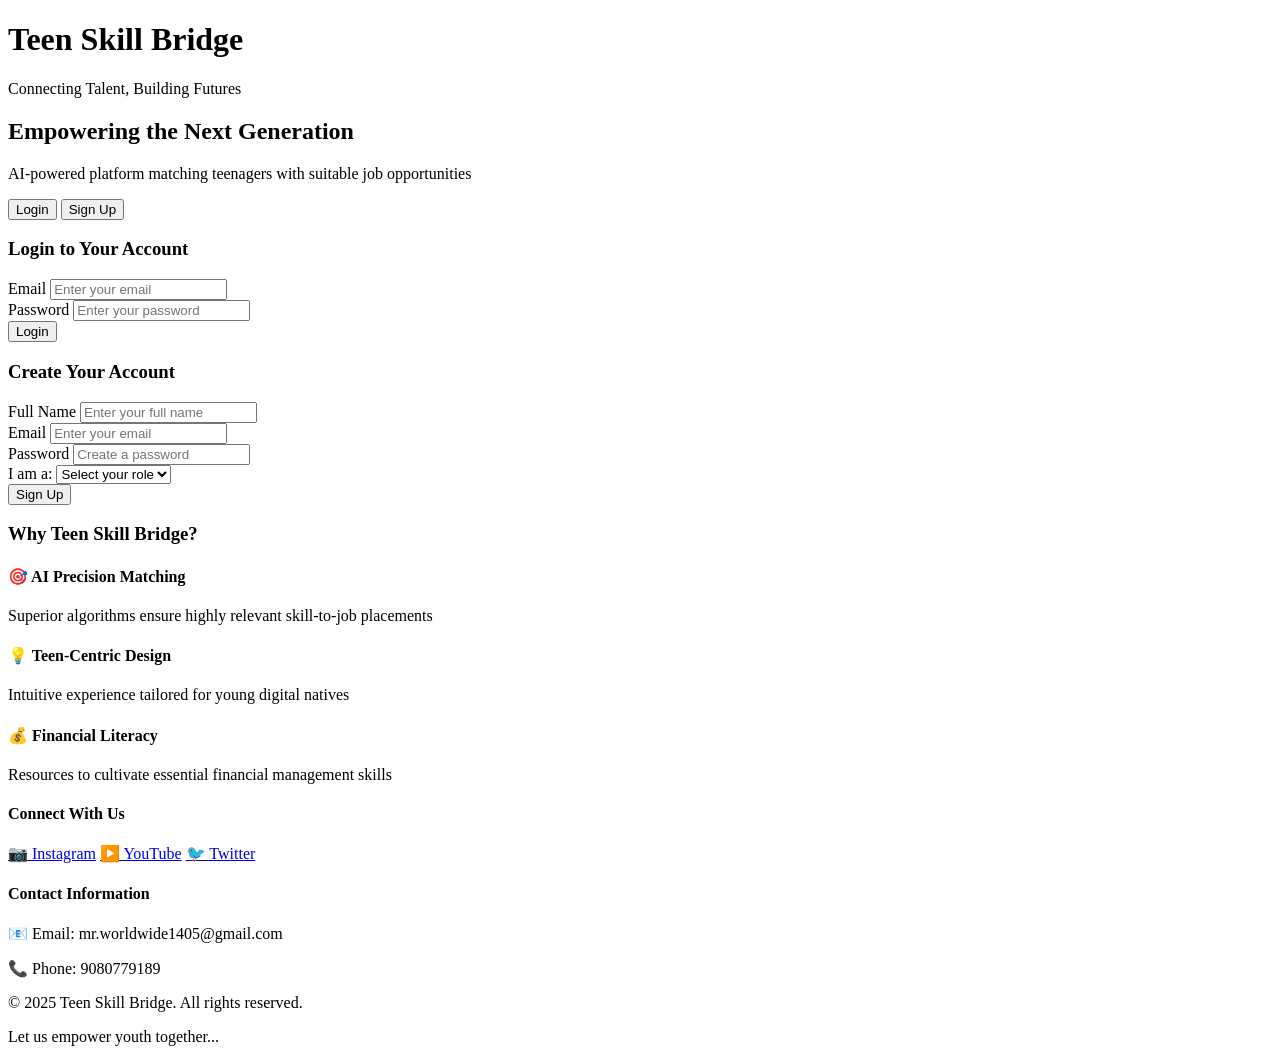
==== index.html @ 474df19f "Update and rename index.html.txt to index.html" ====
<!DOCTYPE html>
<html lang="en">
<head>
    <meta charset="UTF-8">
    <meta name="viewport" content="width=device-width, initial-scale=1.0">
    <title>Teen Skill Bridge - Connecting Talent, Building Futures</title>
    <link rel="stylesheet" href="styles.css">
</head>
<body>
    <div class="landing-container">
        <header class="header">
            <h1>Teen Skill Bridge</h1>
            <p class="tagline">Connecting Talent, Building Futures</p>
        </header>

        <main class="main-content">
            <div class="hero-section">
                <h2>Empowering the Next Generation</h2>
                <p>AI-powered platform matching teenagers with suitable job opportunities</p>
            </div>

            <div class="auth-container">
                <div class="auth-tabs">
                    <button class="tab-btn active" onclick="showTab('login')">Login</button>
                    <button class="tab-btn" onclick="showTab('signup')">Sign Up</button>
                </div>

                <!-- Login Form -->
                <div id="login-form" class="auth-form active">
                    <h3>Login to Your Account</h3>
                    <form onsubmit="handleLogin(event)">
                        <div class="form-group">
                            <label>Email</label>
                            <input type="email" id="login-email" required placeholder="Enter your email">
                        </div>
                        <div class="form-group">
                            <label>Password</label>
                            <input type="password" id="login-password" required placeholder="Enter your password">
                        </div>
                        <button type="submit" class="btn-primary">Login</button>
                    </form>
                </div>

                <!-- Signup Form -->
                <div id="signup-form" class="auth-form">
                    <h3>Create Your Account</h3>
                    <form onsubmit="handleSignup(event)">
                        <div class="form-group">
                            <label>Full Name</label>
                            <input type="text" id="signup-name" required placeholder="Enter your full name">
                        </div>
                        <div class="form-group">
                            <label>Email</label>
                            <input type="email" id="signup-email" required placeholder="Enter your email">
                        </div>
                        <div class="form-group">
                            <label>Password</label>
                            <input type="password" id="signup-password" required placeholder="Create a password">
                        </div>
                        <div class="form-group">
                            <label>I am a:</label>
                            <select id="signup-role" required>
                                <option value="">Select your role</option>
                                <option value="student">Student</option>
                                <option value="job-provider">Job Provider</option>
                            </select>
                        </div>
                        <button type="submit" class="btn-primary">Sign Up</button>
                    </form>
                </div>
            </div>

            <div class="features-section">
                <h3>Why Teen Skill Bridge?</h3>
                <div class="features-grid">
                    <div class="feature-card">
                        <h4>🎯 AI Precision Matching</h4>
                        <p>Superior algorithms ensure highly relevant skill-to-job placements</p>
                    </div>
                    <div class="feature-card">
                        <h4>💡 Teen-Centric Design</h4>
                        <p>Intuitive experience tailored for young digital natives</p>
                    </div>
                    <div class="feature-card">
                        <h4>💰 Financial Literacy</h4>
                        <p>Resources to cultivate essential financial management skills</p>
                    </div>
                </div>
            </div>
        </main>

        <footer class="footer">
            <div class="footer-content">
                <div class="footer-section">
                    <h4>Connect With Us</h4>
                    <div class="social-links">
                        <a href="https://instagram.com" target="_blank">📷 Instagram</a>
                        <a href="https://youtube.com" target="_blank">▶️ YouTube</a>
                        <a href="https://twitter.com" target="_blank">🐦 Twitter</a>
                    </div>
                </div>
                <div class="footer-section">
                    <h4>Contact Information</h4>
                    <p>📧 Email: mr.worldwide1405@gmail.com</p>
                    <p>📞 Phone: 9080779189</p>
                </div>
            </div>
            <div class="copyright">
                <p>&copy; 2025 Teen Skill Bridge. All rights reserved.</p>
                <p>Let us empower youth together...</p>
            </div>
        </footer>
    </div>

    <script src="script.js"></script>
</body>
</html>
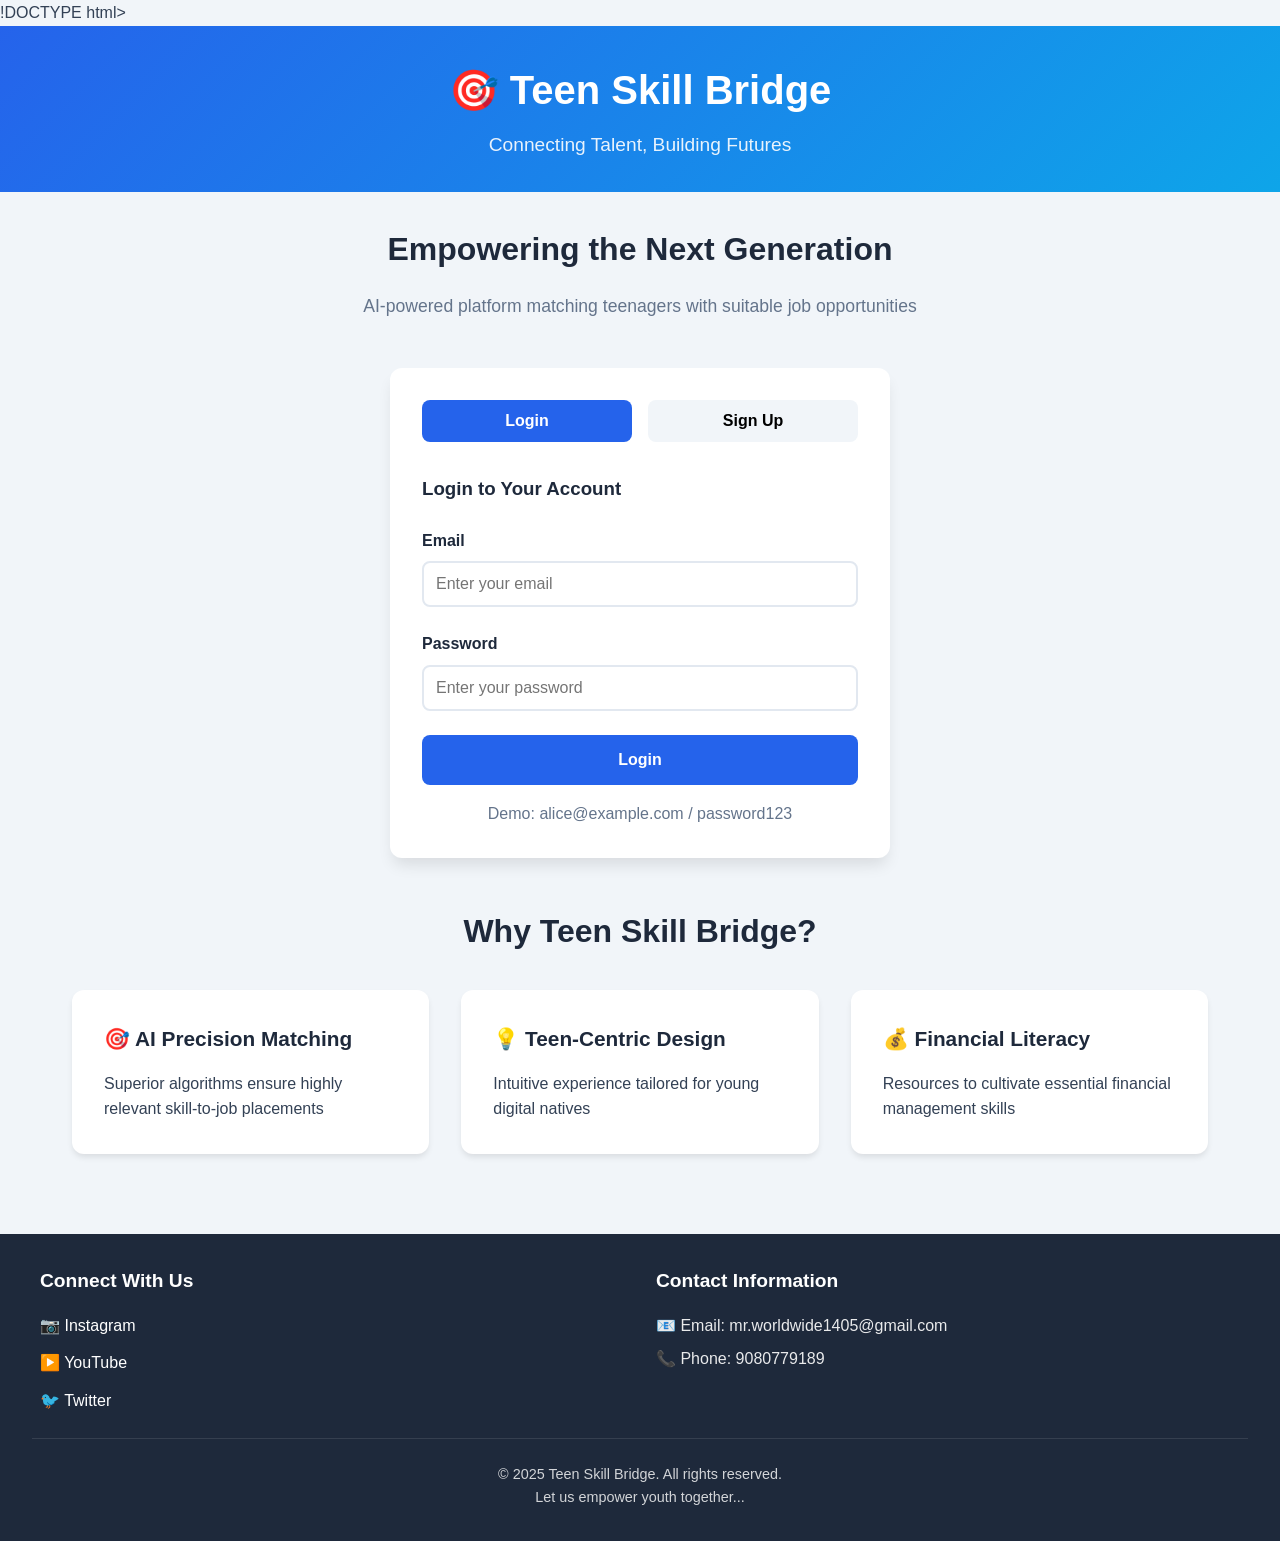
==== commit 2e749e8c: "Update index.html Debugged Code" ====
--- a/index.html
+++ b/index.html
@@ -1,4 +1,4 @@
-<!DOCTYPE html>
+!DOCTYPE html>
 <html lang="en">
 <head>
     <meta charset="UTF-8">
@@ -9,7 +9,7 @@
 <body>
     <div class="landing-container">
         <header class="header">
-            <h1>Teen Skill Bridge</h1>
+            <h1>🎯 Teen Skill Bridge</h1>
             <p class="tagline">Connecting Talent, Building Futures</p>
         </header>
 
@@ -28,6 +28,7 @@
                 <!-- Login Form -->
                 <div id="login-form" class="auth-form active">
                     <h3>Login to Your Account</h3>
+                    <div id="login-message" class="message"></div>
                     <form onsubmit="handleLogin(event)">
                         <div class="form-group">
                             <label>Email</label>
@@ -39,11 +40,15 @@
                         </div>
                         <button type="submit" class="btn-primary">Login</button>
                     </form>
+                    <p style="text-align: center; margin-top: 1rem; color: var(--text-secondary);">
+                        Demo: alice@example.com / password123
+                    </p>
                 </div>
 
                 <!-- Signup Form -->
                 <div id="signup-form" class="auth-form">
                     <h3>Create Your Account</h3>
+                    <div id="signup-message" class="message"></div>
                     <form onsubmit="handleSignup(event)">
                         <div class="form-group">
                             <label>Full Name</label>
@@ -55,7 +60,7 @@
                         </div>
                         <div class="form-group">
                             <label>Password</label>
-                            <input type="password" id="signup-password" required placeholder="Create a password">
+                            <input type="password" id="signup-password" required placeholder="Create a password (min 6 chars)">
                         </div>
                         <div class="form-group">
                             <label>I am a:</label>
@@ -115,3 +120,4 @@
     <script src="script.js"></script>
 </body>
 </html>
+
--- a/styles.css
+++ b/styles.css
@@ -0,0 +1,761 @@
+/* Global Styles */
+* {
+    margin: 0;
+    padding: 0;
+    box-sizing: border-box;
+}
+
+:root {
+    --primary-color: #2563eb;
+    --secondary-color: #0ea5e9;
+    --success-color: #10b981;
+    --danger-color: #ef4444;
+    --dark-color: #1e293b;
+    --light-color: #f1f5f9;
+    --white: #ffffff;
+    --text-primary: #334155;
+    --text-secondary: #64748b;
+    --border-color: #e2e8f0;
+    --shadow: 0 4px 6px -1px rgba(0, 0, 0, 0.1);
+    --shadow-lg: 0 10px 15px -3px rgba(0, 0, 0, 0.1);
+}
+
+body {
+    font-family: 'Segoe UI', Tahoma, Geneva, Verdana, sans-serif;
+    color: var(--text-primary);
+    line-height: 1.6;
+    background-color: var(--light-color);
+}
+
+/* Landing Page Styles */
+.landing-container {
+    min-height: 100vh;
+    display: flex;
+    flex-direction: column;
+}
+
+.header {
+    background: linear-gradient(135deg, var(--primary-color), var(--secondary-color));
+    color: var(--white);
+    padding: 2rem;
+    text-align: center;
+}
+
+.header h1 {
+    font-size: 2.5rem;
+    margin-bottom: 0.5rem;
+}
+
+.tagline {
+    font-size: 1.2rem;
+    opacity: 0.9;
+}
+
+.main-content {
+    flex: 1;
+    max-width: 1200px;
+    margin: 0 auto;
+    padding: 2rem;
+    width: 100%;
+}
+
+.hero-section {
+    text-align: center;
+    margin-bottom: 3rem;
+}
+
+.hero-section h2 {
+    font-size: 2rem;
+    color: var(--dark-color);
+    margin-bottom: 1rem;
+}
+
+.hero-section p {
+    font-size: 1.1rem;
+    color: var(--text-secondary);
+}
+
+/* Auth Container */
+.auth-container {
+    background: var(--white);
+    border-radius: 12px;
+    box-shadow: var(--shadow-lg);
+    padding: 2rem;
+    max-width: 500px;
+    margin: 0 auto 3rem;
+}
+
+.auth-tabs {
+    display: flex;
+    gap: 1rem;
+    margin-bottom: 2rem;
+}
+
+.tab-btn {
+    flex: 1;
+    padding: 0.75rem;
+    background: var(--light-color);
+    border: none;
+    border-radius: 8px;
+    cursor: pointer;
+    font-size: 1rem;
+    font-weight: 600;
+    transition: all 0.3s;
+}
+
+.tab-btn.active {
+    background: var(--primary-color);
+    color: var(--white);
+}
+
+.auth-form {
+    display: none;
+}
+
+.auth-form.active {
+    display: block;
+}
+
+.auth-form h3 {
+    margin-bottom: 1.5rem;
+    color: var(--dark-color);
+}
+
+.form-group {
+    margin-bottom: 1.5rem;
+}
+
+.form-group label {
+    display: block;
+    margin-bottom: 0.5rem;
+    font-weight: 600;
+    color: var(--dark-color);
+}
+
+.form-group input,
+.form-group select,
+.form-group textarea {
+    width: 100%;
+    padding: 0.75rem;
+    border: 2px solid var(--border-color);
+    border-radius: 8px;
+    font-size: 1rem;
+    transition: border-color 0.3s;
+}
+
+.form-group input:focus,
+.form-group select:focus,
+.form-group textarea:focus {
+    outline: none;
+    border-color: var(--primary-color);
+}
+
+.btn-primary {
+    width: 100%;
+    padding: 1rem;
+    background: var(--primary-color);
+    color: var(--white);
+    border: none;
+    border-radius: 8px;
+    font-size: 1rem;
+    font-weight: 600;
+    cursor: pointer;
+    transition: background 0.3s;
+}
+
+.btn-primary:hover {
+    background: #1d4ed8;
+}
+
+.btn-secondary {
+    padding: 0.5rem 1rem;
+    background: var(--light-color);
+    color: var(--primary-color);
+    border: 2px solid var(--primary-color);
+    border-radius: 8px;
+    font-size: 0.9rem;
+    font-weight: 600;
+    cursor: pointer;
+    transition: all 0.3s;
+}
+
+.btn-secondary:hover {
+    background: var(--primary-color);
+    color: var(--white);
+}
+
+/* Features Section */
+.features-section {
+    margin: 3rem 0;
+}
+
+.features-section h3 {
+    text-align: center;
+    font-size: 2rem;
+    margin-bottom: 2rem;
+    color: var(--dark-color);
+}
+
+.features-grid {
+    display: grid;
+    grid-template-columns: repeat(auto-fit, minmax(280px, 1fr));
+    gap: 2rem;
+}
+
+.feature-card {
+    background: var(--white);
+    padding: 2rem;
+    border-radius: 12px;
+    box-shadow: var(--shadow);
+    transition: transform 0.3s;
+}
+
+.feature-card:hover {
+    transform: translateY(-5px);
+}
+
+.feature-card h4 {
+    font-size: 1.3rem;
+    margin-bottom: 1rem;
+    color: var(--dark-color);
+}
+
+/* Dashboard Styles */
+.dashboard-container {
+    min-height: 100vh;
+    display: flex;
+    flex-direction: column;
+}
+
+.dashboard-header {
+    background: linear-gradient(135deg, var(--primary-color), var(--secondary-color));
+    color: var(--white);
+    padding: 1.5rem 2rem;
+    display: flex;
+    justify-content: space-between;
+    align-items: center;
+    box-shadow: var(--shadow);
+}
+
+.header-left h1 {
+    font-size: 1.8rem;
+}
+
+.subtitle {
+    font-size: 0.9rem;
+    opacity: 0.9;
+}
+
+.header-right {
+    position: relative;
+}
+
+.user-profile {
+    display: flex;
+    align-items: center;
+    gap: 0.75rem;
+    cursor: pointer;
+    padding: 0.5rem 1rem;
+    border-radius: 8px;
+    transition: background 0.3s;
+}
+
+.user-profile:hover {
+    background: rgba(255, 255, 255, 0.1);
+}
+
+.profile-icon {
+    width: 40px;
+    height: 40px;
+    background: var(--white);
+    border-radius: 50%;
+    display: flex;
+    align-items: center;
+    justify-content: center;
+    font-size: 1.5rem;
+}
+
+.profile-dropdown {
+    display: none;
+    position: absolute;
+    top: 100%;
+    right: 0;
+    background: var(--white);
+    border-radius: 8px;
+    box-shadow: var(--shadow-lg);
+    margin-top: 0.5rem;
+    min-width: 150px;
+    overflow: hidden;
+}
+
+.profile-dropdown.show {
+    display: block;
+}
+
+.profile-dropdown a {
+    display: block;
+    padding: 0.75rem 1rem;
+    color: var(--dark-color);
+    text-decoration: none;
+    transition: background 0.3s;
+}
+
+.profile-dropdown a:hover {
+    background: var(--light-color);
+}
+
+.dashboard-main {
+    flex: 1;
+    max-width: 1400px;
+    margin: 0 auto;
+    padding: 2rem;
+    width: 100%;
+}
+
+.dashboard-tabs {
+    display: flex;
+    gap: 1rem;
+    margin-bottom: 2rem;
+    background: var(--white);
+    padding: 1rem;
+    border-radius: 12px;
+    box-shadow: var(--shadow);
+}
+
+.dashboard-tabs .tab-btn {
+    flex: 1;
+    padding: 1rem;
+    font-size: 1.1rem;
+}
+
+.tab-content {
+    display: none;
+    background: var(--white);
+    padding: 2rem;
+    border-radius: 12px;
+    box-shadow: var(--shadow);
+}
+
+.tab-content.active {
+    display: block;
+}
+
+.tab-content h2 {
+    margin-bottom: 0.5rem;
+    color: var(--dark-color);
+}
+
+.tab-description {
+    color: var(--text-secondary);
+    margin-bottom: 2rem;
+}
+
+/* Learning Tab */
+.content-grid {
+    display: grid;
+    grid-template-columns: repeat(auto-fill, minmax(280px, 1fr));
+    gap: 1.5rem;
+}
+
+.course-card {
+    background: var(--light-color);
+    padding: 1.5rem;
+    border-radius: 12px;
+    border: 2px solid var(--border-color);
+    transition: all 0.3s;
+}
+
+.course-card:hover {
+    border-color: var(--primary-color);
+    transform: translateY(-3px);
+}
+
+.course-card h3 {
+    margin-bottom: 0.75rem;
+    color: var(--dark-color);
+}
+
+.course-card p {
+    color: var(--text-secondary);
+    margin-bottom: 1rem;
+    font-size: 0.95rem;
+}
+
+.course-meta {
+    display: flex;
+    gap: 1rem;
+    margin-bottom: 1rem;
+    font-size: 0.9rem;
+    color: var(--text-secondary);
+}
+
+/* Earning Tab */
+.job-listings {
+    display: flex;
+    flex-direction: column;
+    gap: 1.5rem;
+}
+
+.job-card {
+    background: var(--light-color);
+    padding: 1.5rem;
+    border-radius: 12px;
+    border: 2px solid var(--border-color);
+    transition: all 0.3s;
+}
+
+.job-card:hover {
+    border-color: var(--primary-color);
+}
+
+.job-header {
+    display: flex;
+    justify-content: space-between;
+    align-items: start;
+    margin-bottom: 1rem;
+}
+
+.job-title {
+    font-size: 1.3rem;
+    color: var(--dark-color);
+    margin-bottom: 0.25rem;
+}
+
+.job-type {
+    display: inline-block;
+    padding: 0.25rem 0.75rem;
+    background: var(--primary-color);
+    color: var(--white);
+    border-radius: 20px;
+    font-size: 0.85rem;
+}
+
+.job-description {
+    color: var(--text-secondary);
+    margin-bottom: 1rem;
+}
+
+.job-details {
+    display: flex;
+    gap: 2rem;
+    margin-bottom: 1rem;
+    font-size: 0.95rem;
+}
+
+.job-detail-item {
+    display: flex;
+    align-items: center;
+    gap: 0.5rem;
+}
+
+/* Profile Tab */
+.profile-container {
+    max-width: 800px;
+}
+
+.profile-header {
+    display: flex;
+    align-items: center;
+    gap: 2rem;
+    padding: 2rem;
+    background: var(--light-color);
+    border-radius: 12px;
+    margin-bottom: 2rem;
+}
+
+.profile-avatar {
+    width: 100px;
+    height: 100px;
+    background: var(--primary-color);
+    color: var(--white);
+    border-radius: 50%;
+    display: flex;
+    align-items: center;
+    justify-content: center;
+    font-size: 3rem;
+}
+
+.profile-info h3 {
+    font-size: 1.8rem;
+    margin-bottom: 0.5rem;
+}
+
+.profile-info p {
+    color: var(--text-secondary);
+    margin-bottom: 0.75rem;
+}
+
+.role-badge {
+    display: inline-block;
+    padding: 0.5rem 1rem;
+    background: var(--success-color);
+    color: var(--white);
+    border-radius: 20px;
+    font-size: 0.9rem;
+}
+
+.profile-details h4 {
+    margin: 2rem 0 1rem;
+    color: var(--dark-color);
+}
+
+.skills-container {
+    display: flex;
+    flex-wrap: wrap;
+    gap: 0.75rem;
+    margin-bottom: 2rem;
+}
+
+.skill-tag {
+    padding: 0.5rem 1rem;
+    background: var(--primary-color);
+    color: var(--white);
+    border-radius: 20px;
+    font-size: 0.9rem;
+}
+
+.info-row {
+    display: flex;
+    justify-content: space-between;
+    padding: 1rem;
+    background: var(--light-color);
+    border-radius: 8px;
+    margin-bottom: 0.5rem;
+}
+
+.info-row label {
+    font-weight: 600;
+    color: var(--dark-color);
+}
+
+/* Job Provider Dashboard */
+.provider-content h2 {
+    margin-bottom: 2rem;
+    color: var(--dark-color);
+}
+
+.post-job-section,
+.posted-jobs-section,
+.enrolled-students-section {
+    margin-bottom: 3rem;
+}
+
+.post-job-section h3,
+.posted-jobs-section h3,
+.enrolled-students-section h3 {
+    margin-bottom: 1.5rem;
+    color: var(--dark-color);
+}
+
+.section-description {
+    color: var(--text-secondary);
+    margin-bottom: 1.5rem;
+}
+
+.job-form {
+    background: var(--light-color);
+    padding: 2rem;
+    border-radius: 12px;
+}
+
+.form-row {
+    display: grid;
+    grid-template-columns: 1fr 1fr;
+    gap: 1rem;
+}
+
+.jobs-list {
+    display: flex;
+    flex-direction: column;
+    gap: 1rem;
+}
+
+.posted-job-card {
+    background: var(--light-color);
+    padding: 1.5rem;
+    border-radius: 12px;
+    border: 2px solid var(--border-color);
+}
+
+.posted-job-header {
+    display: flex;
+    justify-content: space-between;
+    align-items: center;
+    margin-bottom: 1rem;
+}
+
+.delete-btn {
+    padding: 0.5rem 1rem;
+    background: var(--danger-color);
+    color: var(--white);
+    border: none;
+    border-radius: 8px;
+    cursor: pointer;
+    font-size: 0.9rem;
+}
+
+.delete-btn:hover {
+    background: #dc2626;
+}
+
+/* Students List */
+.students-list {
+    display: grid;
+    grid-template-columns: repeat(auto-fill, minmax(300px, 1fr));
+    gap: 1.5rem;
+}
+
+.student-card {
+    background: var(--light-color);
+    padding: 1.5rem;
+    border-radius: 12px;
+    border: 2px solid var(--border-color);
+    transition: all 0.3s;
+}
+
+.student-card:hover {
+    border-color: var(--primary-color);
+    transform: translateY(-3px);
+}
+
+.student-info {
+    display: flex;
+    align-items: center;
+    gap: 1rem;
+    margin-bottom: 1rem;
+}
+
+.student-avatar {
+    width: 60px;
+    height: 60px;
+    background: var(--primary-color);
+    color: var(--white);
+    border-radius: 50%;
+    display: flex;
+    align-items: center;
+    justify-content: center;
+    font-size: 1.5rem;
+}
+
+.student-details h4 {
+    margin-bottom: 0.25rem;
+    color: var(--dark-color);
+}
+
+.student-details p {
+    color: var(--text-secondary);
+    font-size: 0.9rem;
+}
+
+.student-meta {
+    font-size: 0.9rem;
+    color: var(--text-secondary);
+}
+
+/* Footer Styles */
+.footer {
+    background: var(--dark-color);
+    color: var(--white);
+    padding: 2rem;
+    margin-top: auto;
+}
+
+.footer-content {
+    max-width: 1200px;
+    margin: 0 auto;
+    display: grid;
+    grid-template-columns: repeat(auto-fit, minmax(250px, 1fr));
+    gap: 2rem;
+    margin-bottom: 1.5rem;
+}
+
+.footer-section h4 {
+    margin-bottom: 1rem;
+    font-size: 1.2rem;
+}
+
+.social-links {
+    display: flex;
+    flex-direction: column;
+    gap: 0.75rem;
+}
+
+.social-links a {
+    color: var(--white);
+    text-decoration: none;
+    transition: color 0.3s;
+}
+
+.social-links a:hover {
+    color: var(--secondary-color);
+}
+
+.footer-section p {
+    margin-bottom: 0.5rem;
+    opacity: 0.9;
+}
+
+.copyright {
+    text-align: center;
+    padding-top: 1.5rem;
+    border-top: 1px solid rgba(255, 255, 255, 0.1);
+}
+
+.copyright p {
+    opacity: 0.8;
+    font-size: 0.9rem;
+}
+
+/* Responsive Design */
+@media (max-width: 768px) {
+    .header h1 {
+        font-size: 1.8rem;
+    }
+
+    .hero-section h2 {
+        font-size: 1.5rem;
+    }
+
+    .dashboard-header {
+        flex-direction: column;
+        gap: 1rem;
+    }
+
+    .dashboard-tabs {
+        flex-direction: column;
+    }
+
+    .form-row {
+        grid-template-columns: 1fr;
+    }
+
+    .footer-content {
+        grid-template-columns: 1fr;
+    }
+}
+
+/* Alert Messages */
+.alert {
+    padding: 1rem;
+    border-radius: 8px;
+    margin-bottom: 1rem;
+    font-weight: 600;
+}
+
+.alert-success {
+    background: #d1fae5;
+    color: #065f46;
+    border: 2px solid var(--success-color);
+}
+
+.alert-error {
+    background: #fee2e2;
+    color: #991b1b;
+    border: 2px solid var(--danger-color);
+}
+
+.alert-info {
+    background: #dbeafe;
+    color: #1e40af;
+    border: 2px solid var(--primary-color);
+}
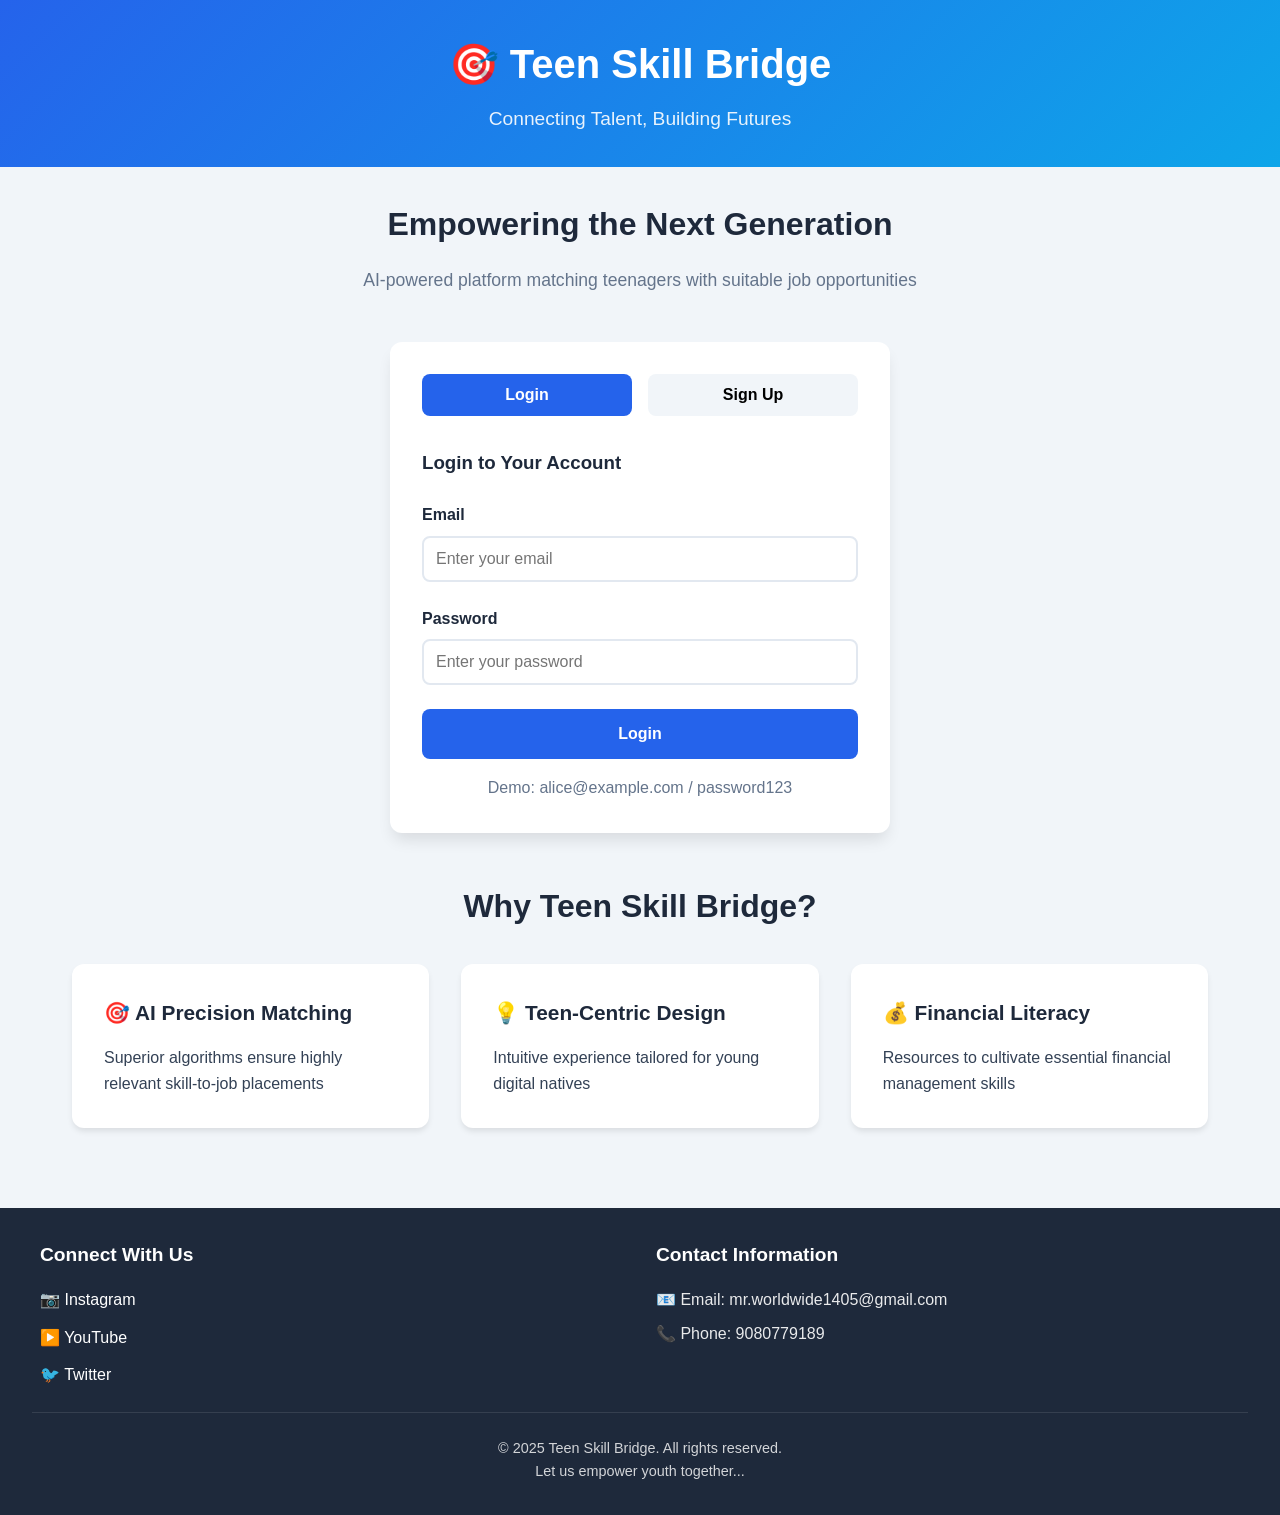
==== commit 4591459c: "Update index.html Debugged file" ====
--- a/index.html
+++ b/index.html
@@ -1,4 +1,4 @@
-!DOCTYPE html>
+<!DOCTYPE html>
 <html lang="en">
 <head>
     <meta charset="UTF-8">
@@ -121,3 +121,4 @@
 </body>
 </html>
 
+
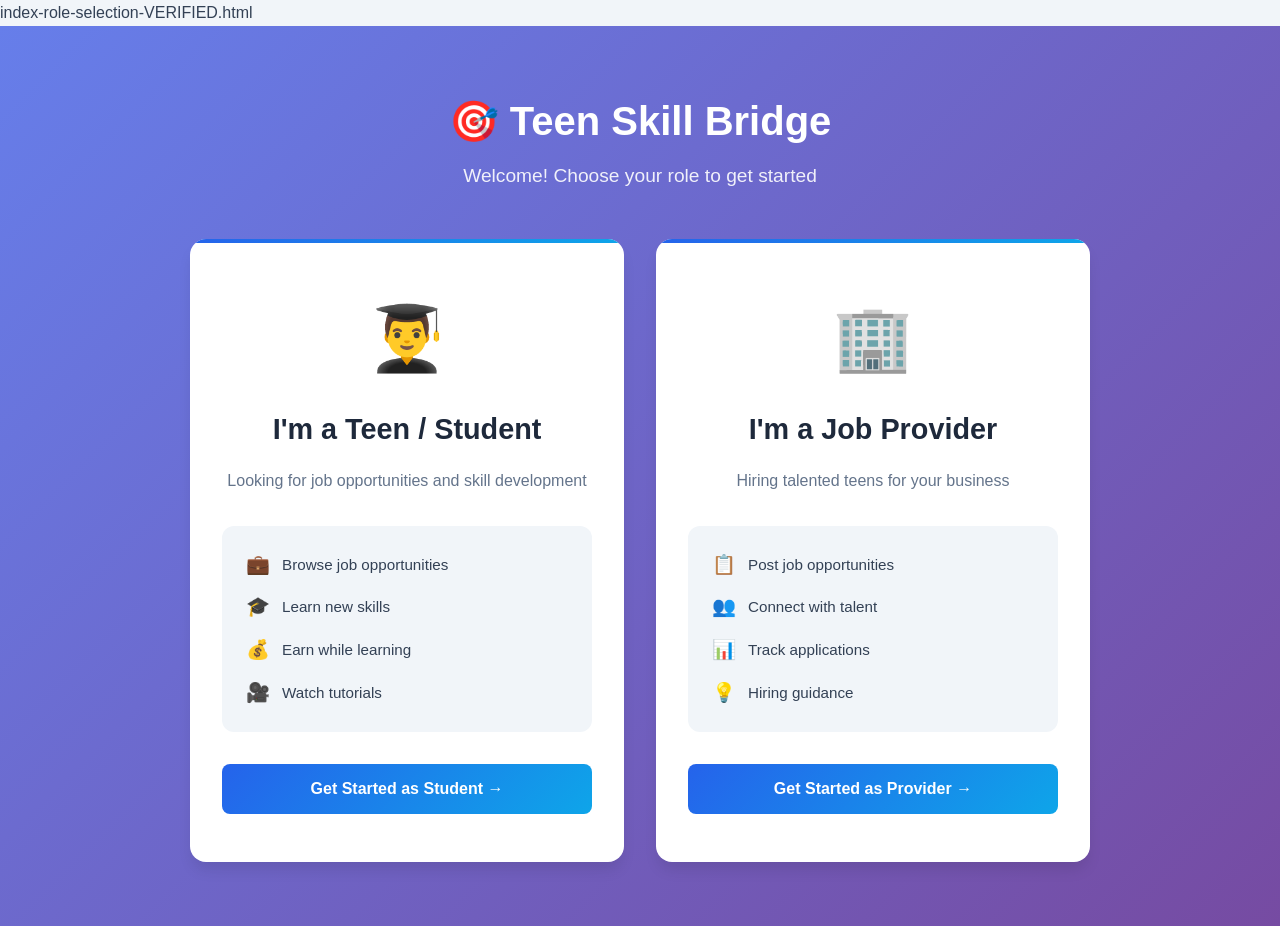
==== commit ed6a037b: "Update index.html Debugged file" ====
--- a/index.html
+++ b/index.html
@@ -1,3 +1,5 @@
+
+index-role-selection-VERIFIED.html
 <!DOCTYPE html>
 <html lang="en">
 <head>
@@ -5,24 +7,388 @@
     <meta name="viewport" content="width=device-width, initial-scale=1.0">
     <title>Teen Skill Bridge - Connecting Talent, Building Futures</title>
     <link rel="stylesheet" href="styles.css">
+    <style>
+        /* Role Selection Styles */
+        .role-selection-container {
+            min-height: 100vh;
+            background: linear-gradient(135deg, #667eea 0%, #764ba2 100%);
+            display: flex;
+            flex-direction: column;
+            align-items: center;
+            justify-content: center;
+            padding: 2rem;
+        }
+
+        .role-selection-container.hidden {
+            display: none;
+        }
+
+        .role-header {
+            text-align: center;
+            color: var(--white);
+            margin-bottom: 3rem;
+        }
+
+        .role-header h1 {
+            font-size: 2.5rem;
+            margin-bottom: 0.5rem;
+        }
+
+        .role-header p {
+            font-size: 1.2rem;
+            opacity: 0.9;
+        }
+
+        .role-selection-cards {
+            display: grid;
+            grid-template-columns: repeat(auto-fit, minmax(300px, 1fr));
+            gap: 2rem;
+            max-width: 900px;
+            width: 100%;
+        }
+
+        .role-card {
+            background: var(--white);
+            border-radius: 16px;
+            padding: 3rem 2rem;
+            text-align: center;
+            cursor: pointer;
+            transition: all 0.3s ease;
+            box-shadow: var(--shadow-lg);
+            position: relative;
+            overflow: hidden;
+        }
+
+        .role-card:hover {
+            transform: translateY(-10px);
+            box-shadow: 0 15px 35px rgba(0, 0, 0, 0.2);
+        }
+
+        .role-card::before {
+            content: '';
+            position: absolute;
+            top: 0;
+            left: 0;
+            right: 0;
+            height: 4px;
+            background: linear-gradient(90deg, var(--primary-color), var(--secondary-color));
+        }
+
+        .role-icon {
+            font-size: 4rem;
+            margin-bottom: 1rem;
+        }
+
+        .role-card h2 {
+            color: var(--dark-color);
+            font-size: 1.8rem;
+            margin-bottom: 1rem;
+        }
+
+        .role-card p {
+            color: var(--text-secondary);
+            font-size: 1rem;
+            line-height: 1.6;
+            margin-bottom: 2rem;
+        }
+
+        .role-features {
+            text-align: left;
+            margin-bottom: 2rem;
+            background: var(--light-color);
+            padding: 1.5rem;
+            border-radius: 12px;
+        }
+
+        .role-feature-item {
+            display: flex;
+            align-items: center;
+            gap: 0.75rem;
+            margin-bottom: 0.75rem;
+            color: var(--text-primary);
+            font-size: 0.95rem;
+        }
+
+        .role-feature-item:last-child {
+            margin-bottom: 0;
+        }
+
+        .feature-icon {
+            font-size: 1.2rem;
+            min-width: 20px;
+        }
+
+        .role-button {
+            width: 100%;
+            padding: 1rem;
+            background: linear-gradient(135deg, var(--primary-color), var(--secondary-color));
+            color: var(--white);
+            border: none;
+            border-radius: 8px;
+            font-size: 1rem;
+            font-weight: 600;
+            cursor: pointer;
+            transition: all 0.3s;
+        }
+
+        .role-button:hover {
+            transform: scale(1.05);
+            box-shadow: 0 10px 25px rgba(37, 99, 235, 0.4);
+        }
+
+        /* Auth View Container */
+        .auth-view-container {
+            min-height: 100vh;
+            background: var(--light-color);
+            display: flex;
+            flex-direction: column;
+        }
+
+        .auth-view-container.hidden {
+            display: none;
+        }
+
+        /* Back Button */
+        .back-button-container {
+            padding: 1rem;
+            background: var(--white);
+            box-shadow: var(--shadow);
+            display: flex;
+            justify-content: space-between;
+            align-items: center;
+        }
+
+        .back-button {
+            display: inline-flex;
+            align-items: center;
+            gap: 0.5rem;
+            background: transparent;
+            border: none;
+            color: var(--primary-color);
+            font-size: 1rem;
+            font-weight: 600;
+            cursor: pointer;
+            padding: 0.5rem 1rem;
+            transition: all 0.3s;
+        }
+
+        .back-button:hover {
+            background: var(--light-color);
+            border-radius: 8px;
+        }
+
+        .role-badge {
+            display: inline-block;
+            background: var(--primary-color);
+            color: var(--white);
+            padding: 0.5rem 1rem;
+            border-radius: 20px;
+            font-size: 0.9rem;
+            font-weight: 600;
+        }
+
+        .auth-header {
+            background: linear-gradient(135deg, var(--primary-color), var(--secondary-color));
+            color: var(--white);
+            padding: 2rem;
+            text-align: center;
+        }
+
+        .auth-header h1 {
+            font-size: 2rem;
+            margin-bottom: 0.5rem;
+        }
+
+        .auth-header p {
+            font-size: 1rem;
+            opacity: 0.9;
+        }
+
+        .auth-content {
+            flex: 1;
+            display: flex;
+            align-items: center;
+            justify-content: center;
+            padding: 2rem;
+        }
+
+        .auth-form-wrapper {
+            background: var(--white);
+            border-radius: 12px;
+            box-shadow: var(--shadow-lg);
+            padding: 2rem;
+            max-width: 500px;
+            width: 100%;
+        }
+
+        .welcome-message {
+            background: var(--light-color);
+            padding: 1.5rem;
+            border-radius: 12px;
+            margin-bottom: 2rem;
+            border-left: 4px solid var(--primary-color);
+        }
+
+        .welcome-message h3 {
+            color: var(--dark-color);
+            margin: 0 0 0.5rem 0;
+        }
+
+        .welcome-message p {
+            color: var(--text-secondary);
+            margin: 0;
+            font-size: 0.95rem;
+        }
+
+        .message {
+            margin-bottom: 1rem;
+        }
+
+        .alert {
+            padding: 1rem;
+            border-radius: 8px;
+            margin-bottom: 1rem;
+            font-weight: 600;
+        }
+
+        .alert-success {
+            background: #d1fae5;
+            color: #065f46;
+            border: 2px solid var(--success-color);
+        }
+
+        .alert-error {
+            background: #fee2e2;
+            color: #991b1b;
+            border: 2px solid var(--danger-color);
+        }
+
+        .alert-info {
+            background: #dbeafe;
+            color: #1e40af;
+            border: 2px solid var(--primary-color);
+        }
+
+        @media (max-width: 768px) {
+            .role-selection-cards {
+                grid-template-columns: 1fr;
+            }
+
+            .role-header h1 {
+                font-size: 1.8rem;
+            }
+
+            .role-card {
+                padding: 2rem 1.5rem;
+            }
+
+            .role-icon {
+                font-size: 3rem;
+            }
+
+            .back-button-container {
+                flex-direction: column;
+                gap: 1rem;
+            }
+        }
+    </style>
 </head>
 <body>
-    <div class="landing-container">
-        <header class="header">
+    <!-- STEP 1: ROLE SELECTION PAGE -->
+    <div id="roleSelectionView" class="role-selection-container">
+        <div class="role-header">
             <h1>🎯 Teen Skill Bridge</h1>
-            <p class="tagline">Connecting Talent, Building Futures</p>
-        </header>
-
-        <main class="main-content">
-            <div class="hero-section">
-                <h2>Empowering the Next Generation</h2>
-                <p>AI-powered platform matching teenagers with suitable job opportunities</p>
+            <p>Welcome! Choose your role to get started</p>
+        </div>
+
+        <div class="role-selection-cards">
+            <!-- Teen / Student Card -->
+            <div class="role-card" onclick="selectRole('student')">
+                <div class="role-icon">👨‍🎓</div>
+                <h2>I'm a Teen / Student</h2>
+                <p>Looking for job opportunities and skill development</p>
+                
+                <div class="role-features">
+                    <div class="role-feature-item">
+                        <span class="feature-icon">💼</span>
+                        <span>Browse job opportunities</span>
+                    </div>
+                    <div class="role-feature-item">
+                        <span class="feature-icon">🎓</span>
+                        <span>Learn new skills</span>
+                    </div>
+                    <div class="role-feature-item">
+                        <span class="feature-icon">💰</span>
+                        <span>Earn while learning</span>
+                    </div>
+                    <div class="role-feature-item">
+                        <span class="feature-icon">🎥</span>
+                        <span>Watch tutorials</span>
+                    </div>
+                </div>
+                
+                <button class="role-button">Get Started as Student →</button>
             </div>
 
-            <div class="auth-container">
+            <!-- Job Provider Card -->
+            <div class="role-card" onclick="selectRole('job-provider')">
+                <div class="role-icon">🏢</div>
+                <h2>I'm a Job Provider</h2>
+                <p>Hiring talented teens for your business</p>
+                
+                <div class="role-features">
+                    <div class="role-feature-item">
+                        <span class="feature-icon">📋</span>
+                        <span>Post job opportunities</span>
+                    </div>
+                    <div class="role-feature-item">
+                        <span class="feature-icon">👥</span>
+                        <span>Connect with talent</span>
+                    </div>
+                    <div class="role-feature-item">
+                        <span class="feature-icon">📊</span>
+                        <span>Track applications</span>
+                    </div>
+                    <div class="role-feature-item">
+                        <span class="feature-icon">💡</span>
+                        <span>Hiring guidance</span>
+                    </div>
+                </div>
+                
+                <button class="role-button">Get Started as Provider →</button>
+            </div>
+        </div>
+    </div>
+
+    <!-- STEP 2: AUTH PAGE (Login/Signup) -->
+    <div id="authView" class="auth-view-container hidden">
+        <!-- Back Button -->
+        <div class="back-button-container">
+            <button class="back-button" onclick="backToRoleSelection()">
+                ← Back to Role Selection
+            </button>
+            <span id="currentRoleBadge" class="role-badge"></span>
+        </div>
+
+        <!-- Auth Header -->
+        <div class="auth-header">
+            <h1>Teen Skill Bridge</h1>
+            <p id="authSubtitle">Welcome! Please login or sign up</p>
+        </div>
+
+        <!-- Auth Content -->
+        <div class="auth-content">
+            <div class="auth-form-wrapper">
+                <!-- Welcome Message -->
+                <div id="welcomeMessage" class="welcome-message">
+                    <h3>👋 Welcome!</h3>
+                    <p id="welcomeText">Choose login or sign up below</p>
+                </div>
+
+                <!-- Auth Tabs -->
                 <div class="auth-tabs">
-                    <button class="tab-btn active" onclick="showTab('login')">Login</button>
-                    <button class="tab-btn" onclick="showTab('signup')">Sign Up</button>
+                    <button class="tab-btn active" onclick="showAuthTab('login')">Login</button>
+                    <button class="tab-btn" onclick="showAuthTab('signup')">Sign Up</button>
                 </div>
 
                 <!-- Login Form -->
@@ -62,63 +428,223 @@
                             <label>Password</label>
                             <input type="password" id="signup-password" required placeholder="Create a password (min 6 chars)">
                         </div>
-                        <div class="form-group">
-                            <label>I am a:</label>
-                            <select id="signup-role" required>
-                                <option value="">Select your role</option>
-                                <option value="student">Student</option>
-                                <option value="job-provider">Job Provider</option>
-                            </select>
-                        </div>
                         <button type="submit" class="btn-primary">Sign Up</button>
                     </form>
                 </div>
             </div>
-
-            <div class="features-section">
-                <h3>Why Teen Skill Bridge?</h3>
-                <div class="features-grid">
-                    <div class="feature-card">
-                        <h4>🎯 AI Precision Matching</h4>
-                        <p>Superior algorithms ensure highly relevant skill-to-job placements</p>
-                    </div>
-                    <div class="feature-card">
-                        <h4>💡 Teen-Centric Design</h4>
-                        <p>Intuitive experience tailored for young digital natives</p>
-                    </div>
-                    <div class="feature-card">
-                        <h4>💰 Financial Literacy</h4>
-                        <p>Resources to cultivate essential financial management skills</p>
-                    </div>
-                </div>
-            </div>
-        </main>
-
-        <footer class="footer">
-            <div class="footer-content">
-                <div class="footer-section">
-                    <h4>Connect With Us</h4>
-                    <div class="social-links">
-                        <a href="https://instagram.com" target="_blank">📷 Instagram</a>
-                        <a href="https://youtube.com" target="_blank">▶️ YouTube</a>
-                        <a href="https://twitter.com" target="_blank">🐦 Twitter</a>
-                    </div>
-                </div>
-                <div class="footer-section">
-                    <h4>Contact Information</h4>
-                    <p>📧 Email: mr.worldwide1405@gmail.com</p>
-                    <p>📞 Phone: 9080779189</p>
-                </div>
-            </div>
-            <div class="copyright">
-                <p>&copy; 2025 Teen Skill Bridge. All rights reserved.</p>
-                <p>Let us empower youth together...</p>
-            </div>
-        </footer>
+        </div>
     </div>
 
     <script src="script.js"></script>
+    <script>
+        // Global variable to store selected role
+        let selectedRole = null;
+
+        // ============================================
+        // STEP 1: User selects role (Teen or Job Provider)
+        // ============================================
+        function selectRole(role) {
+            console.log('User selected role:', role);
+            selectedRole = role;
+            
+            // Hide role selection, show auth
+            document.getElementById('roleSelectionView').classList.add('hidden');
+            document.getElementById('authView').classList.remove('hidden');
+            
+            // Update UI based on role
+            if (role === 'student') {
+                document.getElementById('currentRoleBadge').textContent = '👨‍🎓 Student Mode';
+                document.getElementById('authSubtitle').textContent = 'Welcome Student! Login or create an account';
+                document.getElementById('welcomeText').textContent = 'Login to access job opportunities and learning resources';
+            } else if (role === 'job-provider') {
+                document.getElementById('currentRoleBadge').textContent = '🏢 Job Provider Mode';
+                document.getElementById('authSubtitle').textContent = 'Welcome Job Provider! Login or create an account';
+                document.getElementById('welcomeText').textContent = 'Login to post jobs and manage applications';
+            }
+
+            // Reset to login tab
+            showAuthTab('login');
+        }
+
+        // ============================================
+        // STEP 2: User goes back to role selection
+        // ============================================
+        function backToRoleSelection() {
+            console.log('Going back to role selection');
+            
+            // Reset forms
+            document.getElementById('login-form').reset();
+            document.getElementById('signup-form').reset();
+            document.getElementById('login-message').innerHTML = '';
+            document.getElementById('signup-message').innerHTML = '';
+            
+            // Show role selection, hide auth
+            document.getElementById('roleSelectionView').classList.remove('hidden');
+            document.getElementById('authView').classList.add('hidden');
+            
+            selectedRole = null;
+        }
+
+        // ============================================
+        // STEP 3: Switch between Login and Signup tabs
+        // ============================================
+        function showAuthTab(tabName) {
+            console.log('Switching to tab:', tabName);
+            
+            const loginForm = document.getElementById('login-form');
+            const signupForm = document.getElementById('signup-form');
+            const tabBtns = document.querySelectorAll('.auth-tabs .tab-btn');
+            
+            // Remove active from all buttons
+            tabBtns.forEach(btn => btn.classList.remove('active'));
+            
+            // Add active to clicked button
+            if (event && event.target) {
+                event.target.classList.add('active');
+            }
+            
+            if (tabName === 'login') {
+                loginForm.classList.add('active');
+                signupForm.classList.remove('active');
+            } else {
+                loginForm.classList.remove('active');
+                signupForm.classList.add('active');
+            }
+        }
+
+        // ============================================
+        // STEP 4: Handle Login
+        // ============================================
+        function handleLogin(event) {
+            event.preventDefault();
+            
+            const email = document.getElementById('login-email').value.trim();
+            const password = document.getElementById('login-password').value;
+            const messageDiv = document.getElementById('login-message');
+            
+            console.log('Login attempt - Email:', email, 'Role:', selectedRole);
+            
+            messageDiv.innerHTML = '';
+            
+            // Find user
+            const user = appData.users.find(u => u.email === email && u.password === password);
+            
+            if (user) {
+                console.log('User found:', user);
+                console.log('User role:', user.role, 'Selected role:', selectedRole);
+                
+                // Check if role matches
+                if (user.role !== selectedRole) {
+                    console.log('Role mismatch!');
+                    messageDiv.innerHTML = '<div class="alert alert-error">✗ This account is for ' + user.role + 's, not ' + selectedRole + 's. Please go back and select the correct role.</div>';
+                    return;
+                }
+                
+                localStorage.setItem('currentUserEmail', email);
+                messageDiv.innerHTML = '<div class="alert alert-success">✓ Login successful! Redirecting...</div>';
+                
+                setTimeout(() => {
+                    if (user.role === 'student') {
+                        console.log('Redirecting to student dashboard');
+                        window.location.href = 'student-dashboard.html';
+                    } else if (user.role === 'job-provider') {
+                        console.log('Redirecting to job provider dashboard');
+                        window.location.href = 'job-provider-dashboard.html';
+                    }
+                }, 1500);
+            } else {
+                console.log('User not found or invalid credentials');
+                messageDiv.innerHTML = '<div class="alert alert-error">✗ Invalid email or password. Demo: alice@example.com / password123</div>';
+            }
+        }
+
+        // ============================================
+        // STEP 5: Handle Signup
+        // ============================================
+        function handleSignup(event) {
+            event.preventDefault();
+            
+            const name = document.getElementById('signup-name').value.trim();
+            const email = document.getElementById('signup-email').value.trim();
+            const password = document.getElementById('signup-password').value;
+            const messageDiv = document.getElementById('signup-message');
+            
+            console.log('Signup attempt - Name:', name, 'Email:', email, 'Role:', selectedRole);
+            
+            messageDiv.innerHTML = '';
+            
+            // Validation
+            if (password.length < 6) {
+                messageDiv.innerHTML = '<div class="alert alert-error">✗ Password must be at least 6 characters</div>';
+                return;
+            }
+            
+            if (!name || !email) {
+                messageDiv.innerHTML = '<div class="alert alert-error">✗ Please fill all fields</div>';
+                return;
+            }
+            
+            // Check if user already exists
+            const existingUser = appData.users.find(u => u.email === email);
+            
+            if (existingUser) {
+                messageDiv.innerHTML = '<div class="alert alert-error">✗ Email already registered. Please login instead.</div>';
+                return;
+            }
+            
+            // Create new user with selected role
+            const newUser = {
+                id: Date.now().toString(),
+                name,
+                email,
+                password,
+                role: selectedRole, // ✅ Use selected role
+                createdAt: new Date().toISOString(),
+                skills: selectedRole === 'student' ? [] : null,
+                jobsApplied: selectedRole === 'student' ? 0 : null,
+                coursesEnrolled: selectedRole === 'student' ? 0 : null
+            };
+            
+            console.log('Creating new user with role:', selectedRole);
+            
+            appData.users.push(newUser);
+            saveData();
+            
+            localStorage.setItem('currentUserEmail', email);
+            
+            messageDiv.innerHTML = '<div class="alert alert-success">✓ Account created! Sending welcome email...</div>';
+            
+            // Send welcome email
+            sendWelcomeEmail(name, email);
+            
+            setTimeout(() => {
+                if (selectedRole === 'student') {
+                    console.log('Redirecting to student dashboard');
+                    window.location.href = 'student-dashboard.html';
+                } else if (selectedRole === 'job-provider') {
+                    console.log('Redirecting to job provider dashboard');
+                    window.location.href = 'job-provider-dashboard.html';
+                }
+            }, 2000);
+        }
+
+        // ============================================
+        // Initialize on page load
+        // ============================================
+        document.addEventListener('DOMContentLoaded', () => {
+            console.log('Page loaded, initializing...');
+            
+            if (appData.users.length === 0) {
+                console.log('No users found, adding sample data');
+                addSampleData();
+            }
+            
+            console.log('App data:', appData);
+        });
+    </script>
 </body>
 </html>
 
 
+
+
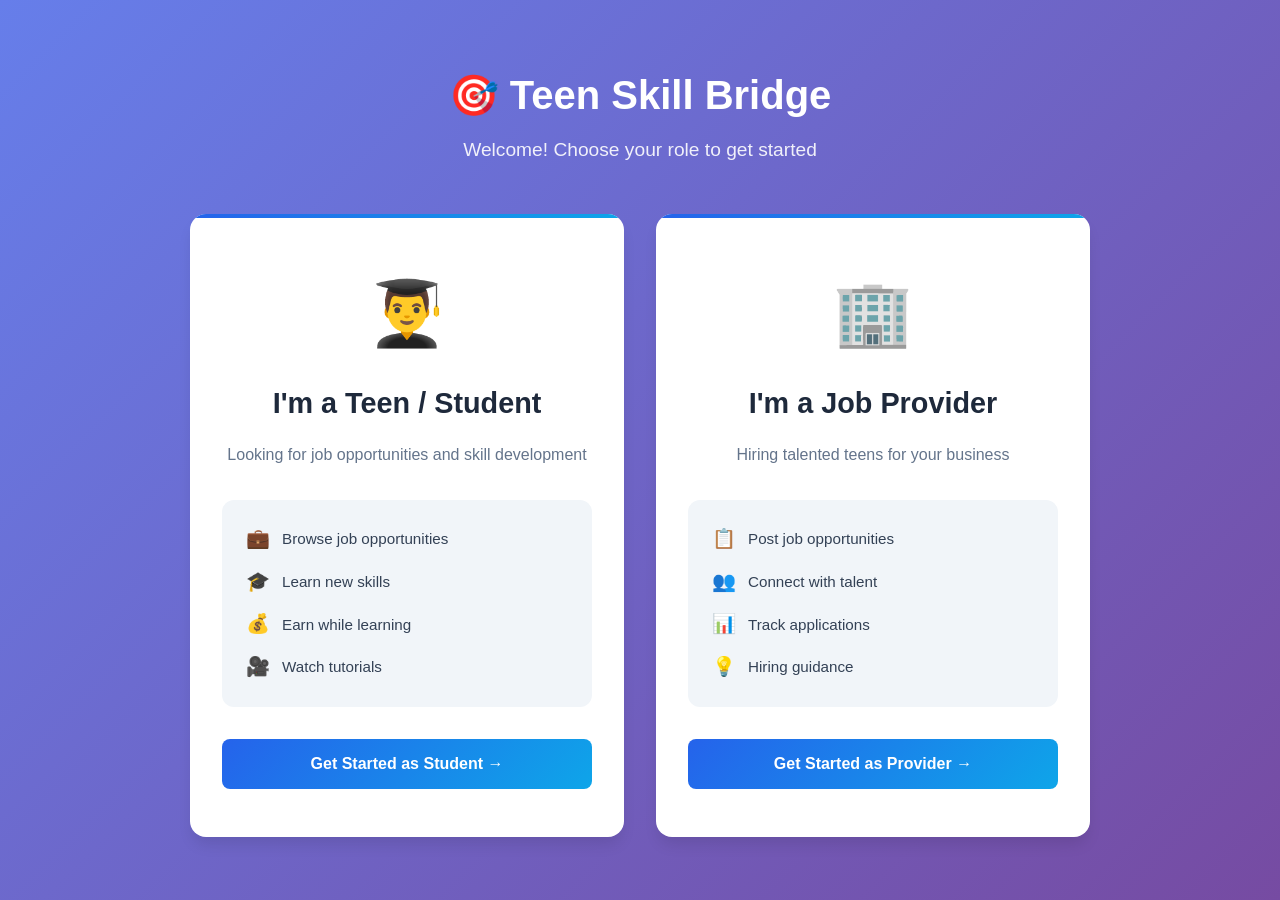
==== commit ead4d5be: "Update index.html Debugged file" ====
--- a/index.html
+++ b/index.html
@@ -1,5 +1,4 @@
 
-index-role-selection-VERIFIED.html
 <!DOCTYPE html>
 <html lang="en">
 <head>
@@ -648,3 +647,4 @@
 
 
 
+
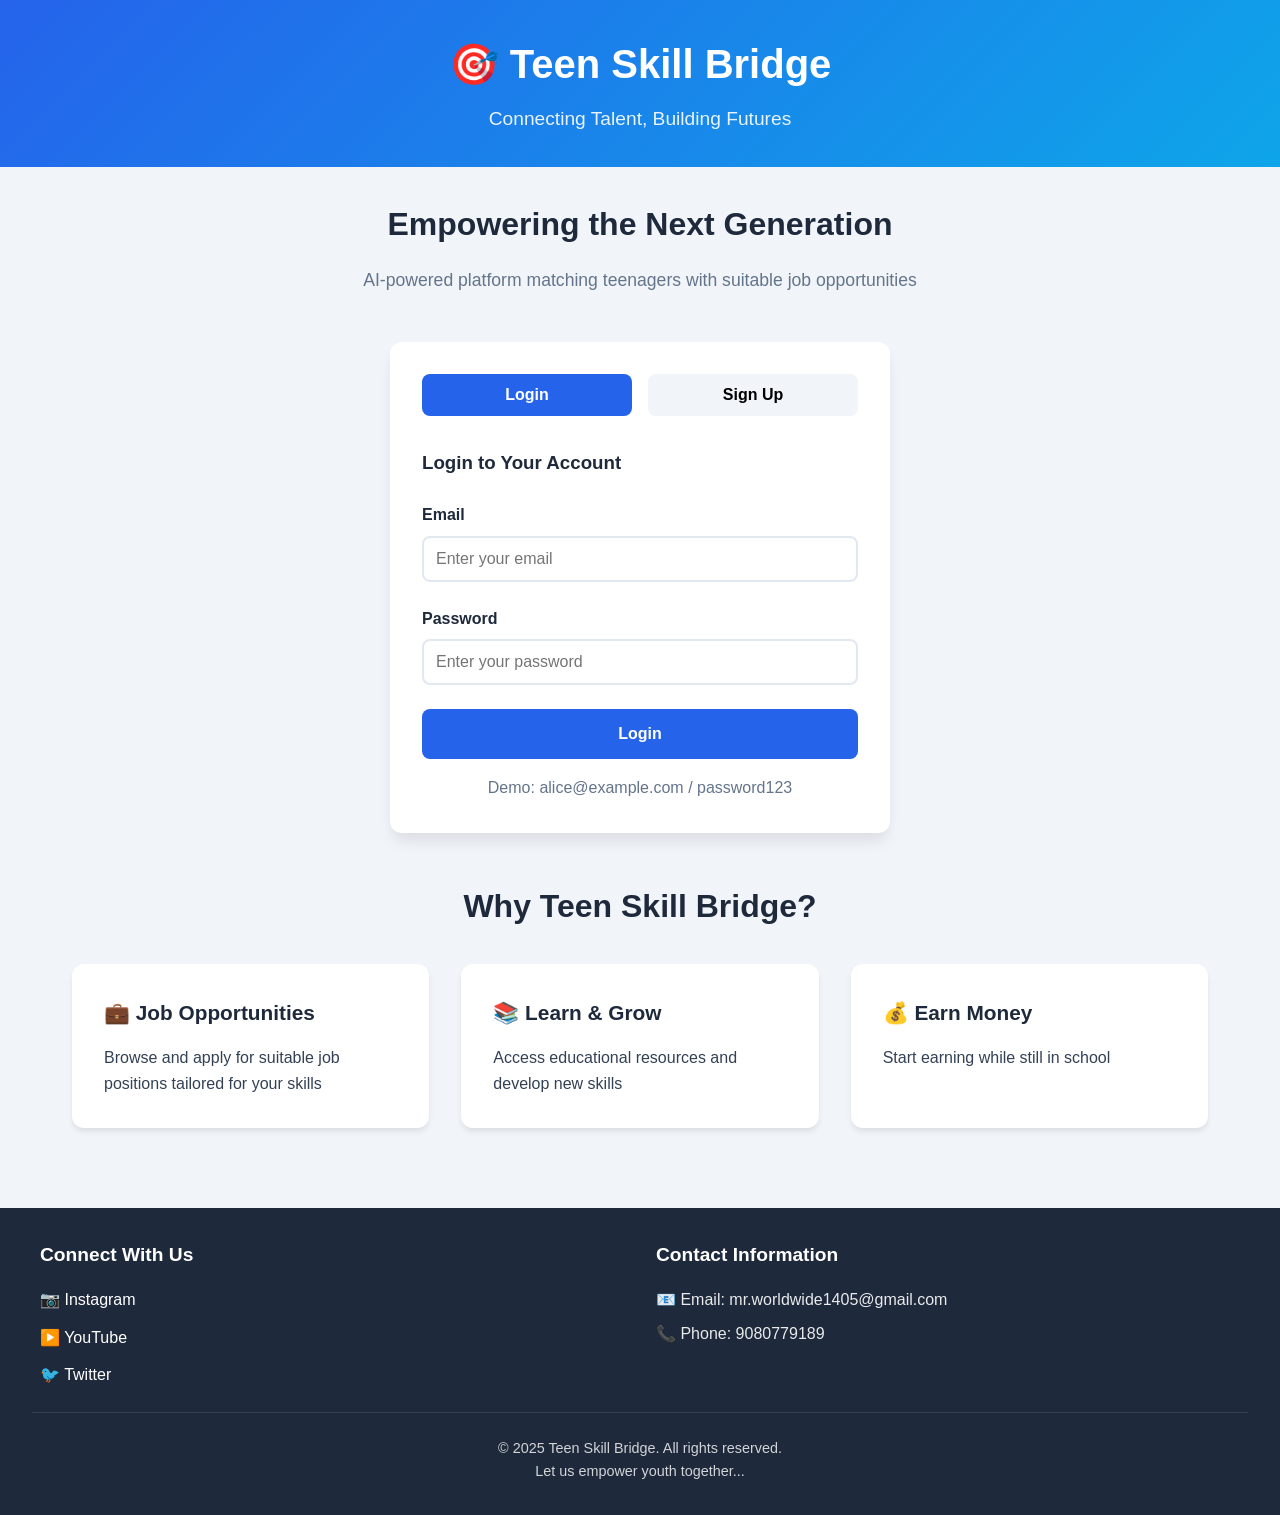
==== commit 2de06a0d: "Update index.html Debugged file" ====
--- a/index.html
+++ b/index.html
@@ -1,393 +1,28 @@
-
 <!DOCTYPE html>
 <html lang="en">
 <head>
     <meta charset="UTF-8">
     <meta name="viewport" content="width=device-width, initial-scale=1.0">
-    <title>Teen Skill Bridge - Connecting Talent, Building Futures</title>
+    <title>Teen Skill Bridge - Login/Signup</title>
     <link rel="stylesheet" href="styles.css">
-    <style>
-        /* Role Selection Styles */
-        .role-selection-container {
-            min-height: 100vh;
-            background: linear-gradient(135deg, #667eea 0%, #764ba2 100%);
-            display: flex;
-            flex-direction: column;
-            align-items: center;
-            justify-content: center;
-            padding: 2rem;
-        }
-
-        .role-selection-container.hidden {
-            display: none;
-        }
-
-        .role-header {
-            text-align: center;
-            color: var(--white);
-            margin-bottom: 3rem;
-        }
-
-        .role-header h1 {
-            font-size: 2.5rem;
-            margin-bottom: 0.5rem;
-        }
-
-        .role-header p {
-            font-size: 1.2rem;
-            opacity: 0.9;
-        }
-
-        .role-selection-cards {
-            display: grid;
-            grid-template-columns: repeat(auto-fit, minmax(300px, 1fr));
-            gap: 2rem;
-            max-width: 900px;
-            width: 100%;
-        }
-
-        .role-card {
-            background: var(--white);
-            border-radius: 16px;
-            padding: 3rem 2rem;
-            text-align: center;
-            cursor: pointer;
-            transition: all 0.3s ease;
-            box-shadow: var(--shadow-lg);
-            position: relative;
-            overflow: hidden;
-        }
-
-        .role-card:hover {
-            transform: translateY(-10px);
-            box-shadow: 0 15px 35px rgba(0, 0, 0, 0.2);
-        }
-
-        .role-card::before {
-            content: '';
-            position: absolute;
-            top: 0;
-            left: 0;
-            right: 0;
-            height: 4px;
-            background: linear-gradient(90deg, var(--primary-color), var(--secondary-color));
-        }
-
-        .role-icon {
-            font-size: 4rem;
-            margin-bottom: 1rem;
-        }
-
-        .role-card h2 {
-            color: var(--dark-color);
-            font-size: 1.8rem;
-            margin-bottom: 1rem;
-        }
-
-        .role-card p {
-            color: var(--text-secondary);
-            font-size: 1rem;
-            line-height: 1.6;
-            margin-bottom: 2rem;
-        }
-
-        .role-features {
-            text-align: left;
-            margin-bottom: 2rem;
-            background: var(--light-color);
-            padding: 1.5rem;
-            border-radius: 12px;
-        }
-
-        .role-feature-item {
-            display: flex;
-            align-items: center;
-            gap: 0.75rem;
-            margin-bottom: 0.75rem;
-            color: var(--text-primary);
-            font-size: 0.95rem;
-        }
-
-        .role-feature-item:last-child {
-            margin-bottom: 0;
-        }
-
-        .feature-icon {
-            font-size: 1.2rem;
-            min-width: 20px;
-        }
-
-        .role-button {
-            width: 100%;
-            padding: 1rem;
-            background: linear-gradient(135deg, var(--primary-color), var(--secondary-color));
-            color: var(--white);
-            border: none;
-            border-radius: 8px;
-            font-size: 1rem;
-            font-weight: 600;
-            cursor: pointer;
-            transition: all 0.3s;
-        }
-
-        .role-button:hover {
-            transform: scale(1.05);
-            box-shadow: 0 10px 25px rgba(37, 99, 235, 0.4);
-        }
-
-        /* Auth View Container */
-        .auth-view-container {
-            min-height: 100vh;
-            background: var(--light-color);
-            display: flex;
-            flex-direction: column;
-        }
-
-        .auth-view-container.hidden {
-            display: none;
-        }
-
-        /* Back Button */
-        .back-button-container {
-            padding: 1rem;
-            background: var(--white);
-            box-shadow: var(--shadow);
-            display: flex;
-            justify-content: space-between;
-            align-items: center;
-        }
-
-        .back-button {
-            display: inline-flex;
-            align-items: center;
-            gap: 0.5rem;
-            background: transparent;
-            border: none;
-            color: var(--primary-color);
-            font-size: 1rem;
-            font-weight: 600;
-            cursor: pointer;
-            padding: 0.5rem 1rem;
-            transition: all 0.3s;
-        }
-
-        .back-button:hover {
-            background: var(--light-color);
-            border-radius: 8px;
-        }
-
-        .role-badge {
-            display: inline-block;
-            background: var(--primary-color);
-            color: var(--white);
-            padding: 0.5rem 1rem;
-            border-radius: 20px;
-            font-size: 0.9rem;
-            font-weight: 600;
-        }
-
-        .auth-header {
-            background: linear-gradient(135deg, var(--primary-color), var(--secondary-color));
-            color: var(--white);
-            padding: 2rem;
-            text-align: center;
-        }
-
-        .auth-header h1 {
-            font-size: 2rem;
-            margin-bottom: 0.5rem;
-        }
-
-        .auth-header p {
-            font-size: 1rem;
-            opacity: 0.9;
-        }
-
-        .auth-content {
-            flex: 1;
-            display: flex;
-            align-items: center;
-            justify-content: center;
-            padding: 2rem;
-        }
-
-        .auth-form-wrapper {
-            background: var(--white);
-            border-radius: 12px;
-            box-shadow: var(--shadow-lg);
-            padding: 2rem;
-            max-width: 500px;
-            width: 100%;
-        }
-
-        .welcome-message {
-            background: var(--light-color);
-            padding: 1.5rem;
-            border-radius: 12px;
-            margin-bottom: 2rem;
-            border-left: 4px solid var(--primary-color);
-        }
-
-        .welcome-message h3 {
-            color: var(--dark-color);
-            margin: 0 0 0.5rem 0;
-        }
-
-        .welcome-message p {
-            color: var(--text-secondary);
-            margin: 0;
-            font-size: 0.95rem;
-        }
-
-        .message {
-            margin-bottom: 1rem;
-        }
-
-        .alert {
-            padding: 1rem;
-            border-radius: 8px;
-            margin-bottom: 1rem;
-            font-weight: 600;
-        }
-
-        .alert-success {
-            background: #d1fae5;
-            color: #065f46;
-            border: 2px solid var(--success-color);
-        }
-
-        .alert-error {
-            background: #fee2e2;
-            color: #991b1b;
-            border: 2px solid var(--danger-color);
-        }
-
-        .alert-info {
-            background: #dbeafe;
-            color: #1e40af;
-            border: 2px solid var(--primary-color);
-        }
-
-        @media (max-width: 768px) {
-            .role-selection-cards {
-                grid-template-columns: 1fr;
-            }
-
-            .role-header h1 {
-                font-size: 1.8rem;
-            }
-
-            .role-card {
-                padding: 2rem 1.5rem;
-            }
-
-            .role-icon {
-                font-size: 3rem;
-            }
-
-            .back-button-container {
-                flex-direction: column;
-                gap: 1rem;
-            }
-        }
-    </style>
 </head>
 <body>
-    <!-- STEP 1: ROLE SELECTION PAGE -->
-    <div id="roleSelectionView" class="role-selection-container">
-        <div class="role-header">
+    <div class="landing-container">
+        <header class="header">
             <h1>🎯 Teen Skill Bridge</h1>
-            <p>Welcome! Choose your role to get started</p>
-        </div>
-
-        <div class="role-selection-cards">
-            <!-- Teen / Student Card -->
-            <div class="role-card" onclick="selectRole('student')">
-                <div class="role-icon">👨‍🎓</div>
-                <h2>I'm a Teen / Student</h2>
-                <p>Looking for job opportunities and skill development</p>
-                
-                <div class="role-features">
-                    <div class="role-feature-item">
-                        <span class="feature-icon">💼</span>
-                        <span>Browse job opportunities</span>
-                    </div>
-                    <div class="role-feature-item">
-                        <span class="feature-icon">🎓</span>
-                        <span>Learn new skills</span>
-                    </div>
-                    <div class="role-feature-item">
-                        <span class="feature-icon">💰</span>
-                        <span>Earn while learning</span>
-                    </div>
-                    <div class="role-feature-item">
-                        <span class="feature-icon">🎥</span>
-                        <span>Watch tutorials</span>
-                    </div>
-                </div>
-                
-                <button class="role-button">Get Started as Student →</button>
-            </div>
-
-            <!-- Job Provider Card -->
-            <div class="role-card" onclick="selectRole('job-provider')">
-                <div class="role-icon">🏢</div>
-                <h2>I'm a Job Provider</h2>
-                <p>Hiring talented teens for your business</p>
-                
-                <div class="role-features">
-                    <div class="role-feature-item">
-                        <span class="feature-icon">📋</span>
-                        <span>Post job opportunities</span>
-                    </div>
-                    <div class="role-feature-item">
-                        <span class="feature-icon">👥</span>
-                        <span>Connect with talent</span>
-                    </div>
-                    <div class="role-feature-item">
-                        <span class="feature-icon">📊</span>
-                        <span>Track applications</span>
-                    </div>
-                    <div class="role-feature-item">
-                        <span class="feature-icon">💡</span>
-                        <span>Hiring guidance</span>
-                    </div>
-                </div>
-                
-                <button class="role-button">Get Started as Provider →</button>
-            </div>
-        </div>
-    </div>
-
-    <!-- STEP 2: AUTH PAGE (Login/Signup) -->
-    <div id="authView" class="auth-view-container hidden">
-        <!-- Back Button -->
-        <div class="back-button-container">
-            <button class="back-button" onclick="backToRoleSelection()">
-                ← Back to Role Selection
-            </button>
-            <span id="currentRoleBadge" class="role-badge"></span>
-        </div>
-
-        <!-- Auth Header -->
-        <div class="auth-header">
-            <h1>Teen Skill Bridge</h1>
-            <p id="authSubtitle">Welcome! Please login or sign up</p>
-        </div>
-
-        <!-- Auth Content -->
-        <div class="auth-content">
-            <div class="auth-form-wrapper">
-                <!-- Welcome Message -->
-                <div id="welcomeMessage" class="welcome-message">
-                    <h3>👋 Welcome!</h3>
-                    <p id="welcomeText">Choose login or sign up below</p>
-                </div>
-
-                <!-- Auth Tabs -->
+            <p class="tagline">Connecting Talent, Building Futures</p>
+        </header>
+
+        <main class="main-content">
+            <div class="hero-section">
+                <h2>Empowering the Next Generation</h2>
+                <p>AI-powered platform matching teenagers with suitable job opportunities</p>
+            </div>
+
+            <div class="auth-container">
                 <div class="auth-tabs">
-                    <button class="tab-btn active" onclick="showAuthTab('login')">Login</button>
-                    <button class="tab-btn" onclick="showAuthTab('signup')">Sign Up</button>
+                    <button class="tab-btn active" onclick="showTab('login')">Login</button>
+                    <button class="tab-btn" onclick="showTab('signup')">Sign Up</button>
                 </div>
 
                 <!-- Login Form -->
@@ -427,67 +62,69 @@
                             <label>Password</label>
                             <input type="password" id="signup-password" required placeholder="Create a password (min 6 chars)">
                         </div>
+                        <div class="form-group">
+                            <label>I am a:</label>
+                            <select id="signup-role" required>
+                                <option value="">Select your role</option>
+                                <option value="student">Student</option>
+                                <option value="job-provider">Job Provider</option>
+                            </select>
+                        </div>
                         <button type="submit" class="btn-primary">Sign Up</button>
                     </form>
                 </div>
             </div>
-        </div>
+
+            <div class="features-section">
+                <h3>Why Teen Skill Bridge?</h3>
+                <div class="features-grid">
+                    <div class="feature-card">
+                        <h4>💼 Job Opportunities</h4>
+                        <p>Browse and apply for suitable job positions tailored for your skills</p>
+                    </div>
+                    <div class="feature-card">
+                        <h4>📚 Learn & Grow</h4>
+                        <p>Access educational resources and develop new skills</p>
+                    </div>
+                    <div class="feature-card">
+                        <h4>💰 Earn Money</h4>
+                        <p>Start earning while still in school</p>
+                    </div>
+                </div>
+            </div>
+        </main>
+
+        <footer class="footer">
+            <div class="footer-content">
+                <div class="footer-section">
+                    <h4>Connect With Us</h4>
+                    <div class="social-links">
+                        <a href="https://instagram.com" target="_blank">📷 Instagram</a>
+                        <a href="https://youtube.com" target="_blank">▶️ YouTube</a>
+                        <a href="https://twitter.com" target="_blank">🐦 Twitter</a>
+                    </div>
+                </div>
+                <div class="footer-section">
+                    <h4>Contact Information</h4>
+                    <p>📧 Email: mr.worldwide1405@gmail.com</p>
+                    <p>📞 Phone: 9080779189</p>
+                </div>
+            </div>
+            <div class="copyright">
+                <p>&copy; 2025 Teen Skill Bridge. All rights reserved.</p>
+                <p>Let us empower youth together...</p>
+            </div>
+        </footer>
     </div>
 
     <script src="script.js"></script>
     <script>
-        // Global variable to store selected role
-        let selectedRole = null;
-
-        // ============================================
-        // STEP 1: User selects role (Teen or Job Provider)
-        // ============================================
-        function selectRole(role) {
-            console.log('User selected role:', role);
-            selectedRole = role;
-            
-            // Hide role selection, show auth
-            document.getElementById('roleSelectionView').classList.add('hidden');
-            document.getElementById('authView').classList.remove('hidden');
-            
-            // Update UI based on role
-            if (role === 'student') {
-                document.getElementById('currentRoleBadge').textContent = '👨‍🎓 Student Mode';
-                document.getElementById('authSubtitle').textContent = 'Welcome Student! Login or create an account';
-                document.getElementById('welcomeText').textContent = 'Login to access job opportunities and learning resources';
-            } else if (role === 'job-provider') {
-                document.getElementById('currentRoleBadge').textContent = '🏢 Job Provider Mode';
-                document.getElementById('authSubtitle').textContent = 'Welcome Job Provider! Login or create an account';
-                document.getElementById('welcomeText').textContent = 'Login to post jobs and manage applications';
-            }
-
-            // Reset to login tab
-            showAuthTab('login');
-        }
-
-        // ============================================
-        // STEP 2: User goes back to role selection
-        // ============================================
-        function backToRoleSelection() {
-            console.log('Going back to role selection');
-            
-            // Reset forms
-            document.getElementById('login-form').reset();
-            document.getElementById('signup-form').reset();
-            document.getElementById('login-message').innerHTML = '';
-            document.getElementById('signup-message').innerHTML = '';
-            
-            // Show role selection, hide auth
-            document.getElementById('roleSelectionView').classList.remove('hidden');
-            document.getElementById('authView').classList.add('hidden');
-            
-            selectedRole = null;
-        }
-
-        // ============================================
-        // STEP 3: Switch between Login and Signup tabs
-        // ============================================
-        function showAuthTab(tabName) {
+        // ============================================
+        // AUTHENTICATION FUNCTIONS - FIXED
+        // ============================================
+
+        // Switch between Login and Signup tabs
+        function showTab(tabName) {
             console.log('Switching to tab:', tabName);
             
             const loginForm = document.getElementById('login-form');
@@ -512,65 +149,64 @@
         }
 
         // ============================================
-        // STEP 4: Handle Login
+        // HANDLE LOGIN
         // ============================================
         function handleLogin(event) {
             event.preventDefault();
+            console.log('Login attempt...');
             
             const email = document.getElementById('login-email').value.trim();
             const password = document.getElementById('login-password').value;
             const messageDiv = document.getElementById('login-message');
             
-            console.log('Login attempt - Email:', email, 'Role:', selectedRole);
-            
             messageDiv.innerHTML = '';
+            
+            console.log('Email:', email);
+            console.log('Password:', password);
+            console.log('appData.users:', appData.users);
             
             // Find user
             const user = appData.users.find(u => u.email === email && u.password === password);
             
+            console.log('User found:', user);
+            
             if (user) {
-                console.log('User found:', user);
-                console.log('User role:', user.role, 'Selected role:', selectedRole);
-                
-                // Check if role matches
-                if (user.role !== selectedRole) {
-                    console.log('Role mismatch!');
-                    messageDiv.innerHTML = '<div class="alert alert-error">✗ This account is for ' + user.role + 's, not ' + selectedRole + 's. Please go back and select the correct role.</div>';
-                    return;
-                }
-                
                 localStorage.setItem('currentUserEmail', email);
                 messageDiv.innerHTML = '<div class="alert alert-success">✓ Login successful! Redirecting...</div>';
+                console.log('Redirecting to:', user.role === 'student' ? 'student-dashboard.html' : 'job-provider-dashboard.html');
                 
                 setTimeout(() => {
                     if (user.role === 'student') {
-                        console.log('Redirecting to student dashboard');
                         window.location.href = 'student-dashboard.html';
                     } else if (user.role === 'job-provider') {
-                        console.log('Redirecting to job provider dashboard');
                         window.location.href = 'job-provider-dashboard.html';
                     }
                 }, 1500);
             } else {
-                console.log('User not found or invalid credentials');
-                messageDiv.innerHTML = '<div class="alert alert-error">✗ Invalid email or password. Demo: alice@example.com / password123</div>';
+                messageDiv.innerHTML = '<div class="alert alert-error">✗ Invalid email or password. Try demo: alice@example.com / password123</div>';
+                console.log('Login failed - user not found or credentials wrong');
             }
         }
 
         // ============================================
-        // STEP 5: Handle Signup
+        // HANDLE SIGNUP
         // ============================================
         function handleSignup(event) {
             event.preventDefault();
+            console.log('Signup attempt...');
             
             const name = document.getElementById('signup-name').value.trim();
             const email = document.getElementById('signup-email').value.trim();
             const password = document.getElementById('signup-password').value;
+            const role = document.getElementById('signup-role').value;
             const messageDiv = document.getElementById('signup-message');
             
-            console.log('Signup attempt - Name:', name, 'Email:', email, 'Role:', selectedRole);
-            
             messageDiv.innerHTML = '';
+            
+            console.log('Name:', name);
+            console.log('Email:', email);
+            console.log('Password:', password);
+            console.log('Role:', role);
             
             // Validation
             if (password.length < 6) {
@@ -578,7 +214,7 @@
                 return;
             }
             
-            if (!name || !email) {
+            if (!name || !email || !role) {
                 messageDiv.innerHTML = '<div class="alert alert-error">✗ Please fill all fields</div>';
                 return;
             }
@@ -591,20 +227,20 @@
                 return;
             }
             
-            // Create new user with selected role
+            // Create new user
             const newUser = {
                 id: Date.now().toString(),
                 name,
                 email,
                 password,
-                role: selectedRole, // ✅ Use selected role
+                role,
                 createdAt: new Date().toISOString(),
-                skills: selectedRole === 'student' ? [] : null,
-                jobsApplied: selectedRole === 'student' ? 0 : null,
-                coursesEnrolled: selectedRole === 'student' ? 0 : null
+                skills: role === 'student' ? [] : null,
+                jobsApplied: role === 'student' ? 0 : null,
+                coursesEnrolled: role === 'student' ? 0 : null
             };
             
-            console.log('Creating new user with role:', selectedRole);
+            console.log('Creating new user:', newUser);
             
             appData.users.push(newUser);
             saveData();
@@ -617,10 +253,10 @@
             sendWelcomeEmail(name, email);
             
             setTimeout(() => {
-                if (selectedRole === 'student') {
+                if (role === 'student') {
                     console.log('Redirecting to student dashboard');
                     window.location.href = 'student-dashboard.html';
-                } else if (selectedRole === 'job-provider') {
+                } else if (role === 'job-provider') {
                     console.log('Redirecting to job provider dashboard');
                     window.location.href = 'job-provider-dashboard.html';
                 }
@@ -631,20 +267,14 @@
         // Initialize on page load
         // ============================================
         document.addEventListener('DOMContentLoaded', () => {
-            console.log('Page loaded, initializing...');
+            console.log('Login page loaded');
+            console.log('appData:', appData);
             
             if (appData.users.length === 0) {
-                console.log('No users found, adding sample data');
+                console.log('No users, adding sample data');
                 addSampleData();
             }
-            
-            console.log('App data:', appData);
         });
     </script>
 </body>
 </html>
-
-
-
-
-
